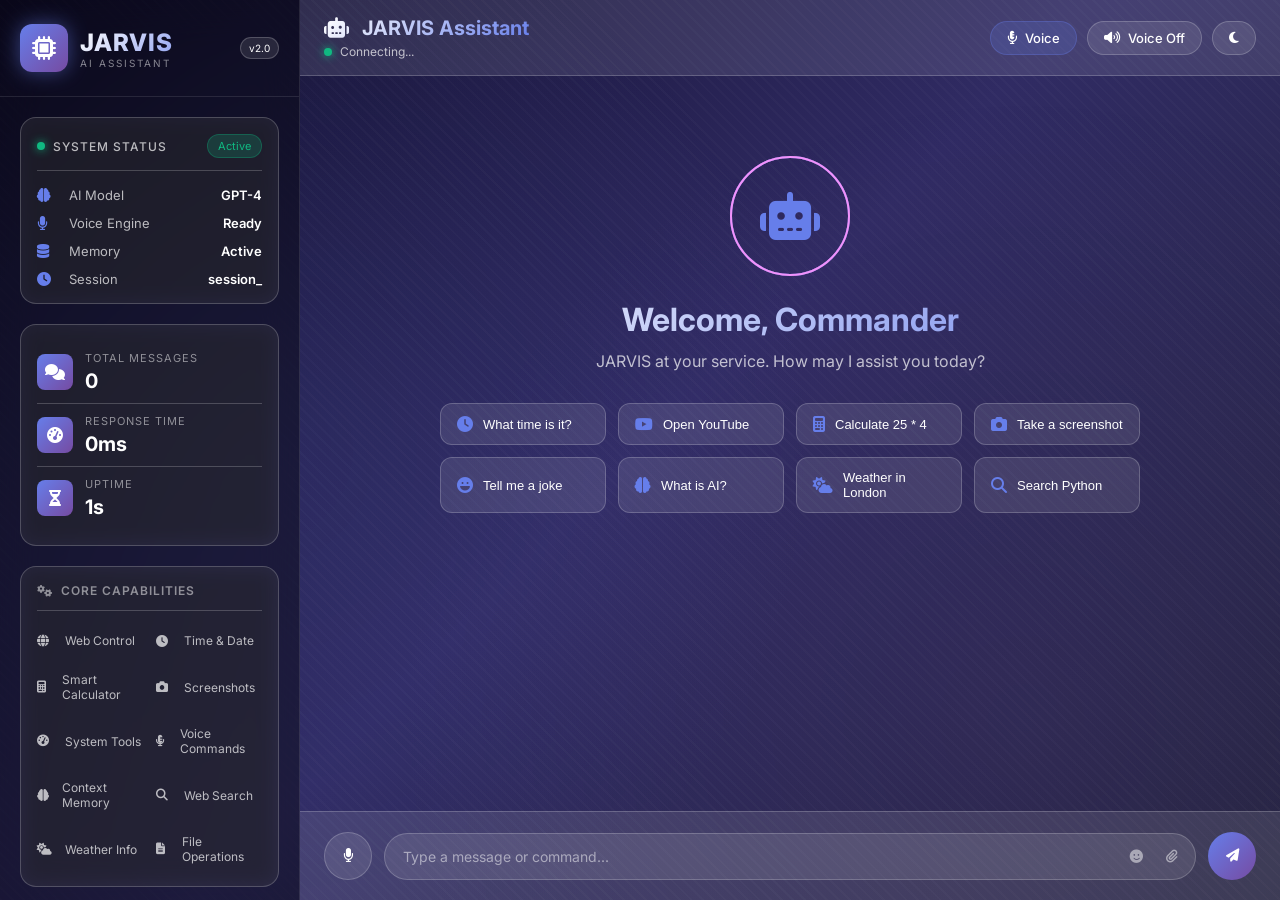
==== frontend/index.html @ 1210956c "Update frontend modules and fix Jarvis UI" ====
﻿<!DOCTYPE html>
<html lang="en">
<head>
    <meta charset="UTF-8">
    <meta name="viewport" content="width=device-width, initial-scale=1.0, user-scalable=no">
    <meta name="description" content="JARVIS AI Assistant - Your intelligent personal assistant">
    <meta name="theme-color" content="#667eea">
    <title>JARVIS AI Assistant | Intelligent Personal Assistant</title>
    <link rel="icon" type="image/x-icon" href="data:image/svg+xml,<svg xmlns='http://www.w3.org/2000/svg' viewBox='0 0 100 100'><text y='.9em' font-size='90'>🤖</text></svg>">
    <link href="https://fonts.googleapis.com/css2?family=Inter:wght@300;400;500;600;700;800&display=swap" rel="stylesheet">
    <link rel="stylesheet" href="https://cdnjs.cloudflare.com/ajax/libs/font-awesome/6.4.0/css/all.min.css">
    <link rel="stylesheet" href="css/style.css">
    <link rel="stylesheet" href="css/themes.css">
    <link rel="stylesheet" href="css/animations.css">
</head>
<body class="dark-theme">
    <div class="app">
        <!-- Sidebar Navigation -->
        <aside class="sidebar">
            <div class="logo-container">
                <div class="logo">
                    <div class="logo-icon">
                        <i class="fas fa-microchip"></i>
                    </div>
                    <div class="logo-text">
                        <span class="logo-title">JARVIS</span>
                        <span class="logo-subtitle">AI Assistant</span>
                    </div>
                    <span class="version-badge">v2.0</span>
                </div>
            </div>
            
            <!-- System Status Card -->
            <div class="status-card">
                <div class="status-header">
                    <div class="status-indicator">
                        <span class="pulse"></span>
                        <span class="status-label">System Status</span>
                    </div>
                    <span class="status-badge" id="systemStatus">Active</span>
                </div>
                <div class="status-details">
                    <div class="status-item">
                        <i class="fas fa-brain"></i>
                        <span>AI Model</span>
                        <strong id="modelStatus">GPT-4</strong>
                    </div>
                    <div class="status-item">
                        <i class="fas fa-microphone"></i>
                        <span>Voice Engine</span>
                        <strong id="voiceStatus">Ready</strong>
                    </div>
                    <div class="status-item">
                        <i class="fas fa-database"></i>
                        <span>Memory</span>
                        <strong id="memoryStatus">Active</strong>
                    </div>
                    <div class="status-item">
                        <i class="fas fa-clock"></i>
                        <span>Session</span>
                        <strong id="sessionId">-</strong>
                    </div>
                </div>
            </div>
            
            <!-- Stats Card -->
            <div class="stats-card">
                <div class="stat-item">
                    <div class="stat-icon">
                        <i class="fas fa-comments"></i>
                    </div>
                    <div class="stat-info">
                        <span class="stat-label">Total Messages</span>
                        <span class="stat-value" id="msgCount">0</span>
                    </div>
                </div>
                <div class="stat-item">
                    <div class="stat-icon">
                        <i class="fas fa-tachometer-alt"></i>
                    </div>
                    <div class="stat-info">
                        <span class="stat-label">Response Time</span>
                        <span class="stat-value" id="responseTime">0ms</span>
                    </div>
                </div>
                <div class="stat-item">
                    <div class="stat-icon">
                        <i class="fas fa-hourglass-half"></i>
                    </div>
                    <div class="stat-info">
                        <span class="stat-label">Uptime</span>
                        <span class="stat-value" id="uptime">00:00:00</span>
                    </div>
                </div>
            </div>
            
            <!-- Features List -->
            <div class="features-section">
                <h4 class="section-title">
                    <i class="fas fa-cogs"></i>
                    <span>Core Capabilities</span>
                </h4>
                <ul class="features-list">
                    <li><i class="fas fa-globe"></i><span>Web Control</span></li>
                    <li><i class="fas fa-clock"></i><span>Time & Date</span></li>
                    <li><i class="fas fa-calculator"></i><span>Smart Calculator</span></li>
                    <li><i class="fas fa-camera"></i><span>Screenshots</span></li>
                    <li><i class="fas fa-tachometer-alt"></i><span>System Tools</span></li>
                    <li><i class="fas fa-microphone-alt"></i><span>Voice Commands</span></li>
                    <li><i class="fas fa-brain"></i><span>Context Memory</span></li>
                    <li><i class="fas fa-search"></i><span>Web Search</span></li>
                    <li><i class="fas fa-cloud-sun"></i><span>Weather Info</span></li>
                    <li><i class="fas fa-file-alt"></i><span>File Operations</span></li>
                </ul>
            </div>
            
            <!-- Action Buttons -->
            <div class="action-buttons">
                <button class="action-btn settings-btn" id="settingsBtn">
                    <i class="fas fa-cog"></i>
                    <span>Settings</span>
                </button>
                <button class="action-btn clear-btn" id="clearChat">
                    <i class="fas fa-trash-alt"></i>
                    <span>Clear History</span>
                </button>
            </div>
        </aside>
        
        <!-- Main Chat Area -->
        <main class="main">
            <!-- Header -->
            <header class="chat-header">
                <div class="header-left">
                    <button class="mobile-menu-btn" id="mobileMenuBtn">
                        <i class="fas fa-bars"></i>
                    </button>
                    <div class="header-info">
                        <h1>
                            <i class="fas fa-robot"></i>
                            JARVIS Assistant
                        </h1>
                        <div class="connection-status" id="connectionStatus">
                            <span class="status-dot"></span>
                            <span>Connecting...</span>
                        </div>
                    </div>
                </div>
                <div class="header-right">
                    <button class="header-btn voice-command-btn" id="voiceCommandBtn" title="Voice Command">
                        <i class="fas fa-microphone-alt"></i>
                        <span>Voice</span>
                    </button>
                    <button class="header-btn voice-toggle" id="voiceToggle" title="Toggle Voice Response">
                        <i class="fas fa-volume-up"></i>
                        <span>Voice Off</span>
                    </button>
                    <button class="header-btn theme-toggle" id="themeToggle" title="Change Theme">
                        <i class="fas fa-moon"></i>
                    </button>
                </div>
            </header>
            
            <!-- Chat Messages Container -->
            <div class="chat-container" id="chatContainer">
                <div class="chat-messages" id="chatMessages">
                    <!-- Welcome Screen -->
                    <div class="welcome-screen" id="welcomeScreen">
                        <div class="welcome-animation">
                            <div class="hologram-circle"></div>
                            <div class="hologram-circle delay-1"></div>
                            <div class="hologram-circle delay-2"></div>
                            <div class="welcome-icon">
                                <i class="fas fa-robot"></i>
                            </div>
                        </div>
                        <h2>Welcome, Commander</h2>
                        <p class="welcome-text">JARVIS at your service. How may I assist you today?</p>
                        <div class="suggestions-grid">
                            <button class="suggestion-card" data-msg="What time is it?">
                                <i class="fas fa-clock"></i>
                                <span>What time is it?</span>
                            </button>
                            <button class="suggestion-card" data-msg="Open YouTube">
                                <i class="fab fa-youtube"></i>
                                <span>Open YouTube</span>
                            </button>
                            <button class="suggestion-card" data-msg="Calculate 25 * 4">
                                <i class="fas fa-calculator"></i>
                                <span>Calculate 25 * 4</span>
                            </button>
                            <button class="suggestion-card" data-msg="Take a screenshot">
                                <i class="fas fa-camera"></i>
                                <span>Take a screenshot</span>
                            </button>
                            <button class="suggestion-card" data-msg="Tell me a joke">
                                <i class="fas fa-laugh"></i>
                                <span>Tell me a joke</span>
                            </button>
                            <button class="suggestion-card" data-msg="What is AI?">
                                <i class="fas fa-brain"></i>
                                <span>What is AI?</span>
                            </button>
                            <button class="suggestion-card" data-msg="Weather in London">
                                <i class="fas fa-cloud-sun"></i>
                                <span>Weather in London</span>
                            </button>
                            <button class="suggestion-card" data-msg="Search for Python tutorials">
                                <i class="fas fa-search"></i>
                                <span>Search Python</span>
                            </button>
                        </div>
                    </div>
                </div>
            </div>
            
            <!-- Input Area -->
            <div class="input-area">
                <button class="input-btn mic-btn" id="micBtn" title="Voice Input">
                    <i class="fas fa-microphone"></i>
                </button>
                <div class="input-wrapper">
                    <input 
                        type="text" 
                        id="messageInput" 
                        class="message-input" 
                        placeholder="Type a message or command..." 
                        autocomplete="off"
                        spellcheck="false"
                    >
                    <div class="input-actions">
                        <button class="input-action-btn" id="emojiBtn" title="Add Emoji">
                            <i class="fas fa-smile"></i>
                        </button>
                        <button class="input-action-btn" id="attachBtn" title="Attach File">
                            <i class="fas fa-paperclip"></i>
                        </button>
                    </div>
                </div>
                <button class="input-btn send-btn" id="sendBtn" title="Send Message">
                    <i class="fas fa-paper-plane"></i>
                </button>
            </div>
            
            <!-- Voice Wave Animation Overlay -->
            <div class="voice-wave-overlay" id="voiceWaveOverlay">
                <div class="voice-wave-container">
                    <div class="voice-wave">
                        <div class="wave-bar"></div>
                        <div class="wave-bar"></div>
                        <div class="wave-bar"></div>
                        <div class="wave-bar"></div>
                        <div class="wave-bar"></div>
                        <div class="wave-bar"></div>
                        <div class="wave-bar"></div>
                        <div class="wave-bar"></div>
                        <div class="wave-bar"></div>
                        <div class="wave-bar"></div>
                    </div>
                    <p class="voice-text">Listening...</p>
                    <button class="voice-cancel-btn" id="voiceCancelBtn">
                        <i class="fas fa-times"></i> Cancel
                    </button>
                </div>
            </div>
        </main>
    </div>
    
    <!-- Settings Modal -->
    <div class="modal" id="settingsModal">
        <div class="modal-container">
            <div class="modal-header">
                <h3>
                    <i class="fas fa-cog"></i>
                    Settings
                </h3>
                <button class="modal-close" id="closeModalBtn">
                    <i class="fas fa-times"></i>
                </button>
            </div>
            <div class="modal-body">
                <div class="settings-group">
                    <label class="settings-label">
                        <i class="fas fa-server"></i>
                        API Endpoint
                    </label>
                    <input type="text" id="apiEndpoint" class="settings-input" placeholder="http://127.0.0.1:8000">
                    <p class="settings-hint">Backend API server address</p>
                </div>
                
                <div class="settings-group">
                    <label class="settings-label">
                        <i class="fas fa-id-card"></i>
                        Session ID
                    </label>
                    <div class="settings-input-group">
                        <input type="text" id="sessionIdInput" class="settings-input" placeholder="Session ID" readonly>
                        <button id="newSessionBtn" class="settings-btn-small">
                            <i class="fas fa-sync-alt"></i> New
                        </button>
                    </div>
                    <p class="settings-hint">Unique identifier for your conversation session</p>
                </div>
                
                <div class="settings-group">
                    <label class="settings-label">
                        <i class="fas fa-palette"></i>
                        Theme
                    </label>
                    <div class="theme-options">
                        <button class="theme-option" data-theme="dark">
                            <i class="fas fa-moon"></i>
                            <span>Dark</span>
                        </button>
                        <button class="theme-option" data-theme="light">
                            <i class="fas fa-sun"></i>
                            <span>Light</span>
                        </button>
                        <button class="theme-option" data-theme="cyber">
                            <i class="fas fa-microchip"></i>
                            <span>Cyberpunk</span>
                        </button>
                    </div>
                </div>
                
                <div class="settings-group">
                    <label class="settings-label">
                        <i class="fas fa-microphone"></i>
                        Voice Language
                    </label>
                    <select id="voiceSelect" class="settings-select">
                        <option value="en-US">English (US)</option>
                        <option value="en-GB">English (UK)</option>
                        <option value="es-ES">Español</option>
                        <option value="fr-FR">Français</option>
                        <option value="de-DE">Deutsch</option>
                        <option value="it-IT">Italiano</option>
                        <option value="pt-BR">Português</option>
                        <option value="ja-JP">日本語</option>
                        <option value="ko-KR">한국어</option>
                        <option value="zh-CN">中文</option>
                    </select>
                </div>
                
                <div class="settings-group">
                    <label class="settings-label">
                        <i class="fas fa-volume-up"></i>
                        Voice Settings
                    </label>
                    <div class="settings-slider">
                        <span>Speed</span>
                        <input type="range" id="voiceSpeed" min="0.5" max="2" step="0.1" value="1">
                        <span id="speedValue">1.0x</span>
                    </div>
                    <div class="settings-slider">
                        <span>Pitch</span>
                        <input type="range" id="voicePitch" min="0.5" max="2" step="0.1" value="1">
                        <span id="pitchValue">1.0x</span>
                    </div>
                </div>
                
                <div class="settings-group">
                    <label class="settings-label">
                        <i class="fas fa-database"></i>
                        Memory Settings
                    </label>
                    <div class="settings-checkbox">
                        <input type="checkbox" id="longTermMemory" checked>
                        <label for="longTermMemory">Enable Long-term Memory</label>
                    </div>
                    <div class="settings-checkbox">
                        <input type="checkbox" id="contextAwareness" checked>
                        <label for="contextAwareness">Enable Context Awareness</label>
                    </div>
                </div>
            </div>
            <div class="modal-footer">
                <button class="modal-btn modal-btn-secondary" id="cancelSettingsBtn">
                    Cancel
                </button>
                <button class="modal-btn modal-btn-primary" id="saveSettingsBtn">
                    <i class="fas fa-save"></i> Save Changes
                </button>
            </div>
        </div>
    </div>
    
    <!-- Toast Notification -->
    <div class="toast-notification" id="toastNotification">
        <div class="toast-content">
            <i class="fas fa-info-circle"></i>
            <span id="toastMessage"></span>
        </div>
    </div>
    
    <!-- JavaScript Modules -->
   <script src="js/utils.js"></script>
<script src="js/chat.js"></script>
<script src="js/ui.js"></script>
<script src="js/voice.js"></script>
<script src="js/app.js"></script>
</body>
</html>
---- frontend/css/style.css ----
/* ============================================
   JARVIS AI ASSISTANT - MAIN STYLES
   ============================================ */

/* CSS Variables */
:root {
    --primary: #667eea;
    --primary-dark: #5a67d8;
    --primary-light: #7c8ef0;
    --secondary: #764ba2;
    --secondary-dark: #6b3f8f;
    --accent: #f093fb;
    --success: #10b981;
    --warning: #f59e0b;
    --danger: #ef4444;
    --info: #3b82f6;
    
    --dark-bg: #0f0c29;
    --dark-surface: #1a1a2e;
    --dark-surface-light: #24243e;
    --dark-border: rgba(255, 255, 255, 0.1);
    --dark-text: #ffffff;
    --dark-text-secondary: rgba(255, 255, 255, 0.7);
    --dark-text-muted: rgba(255, 255, 255, 0.5);
    
    --glass-bg: rgba(255, 255, 255, 0.1);
    --glass-border: rgba(255, 255, 255, 0.2);
    --glass-shadow: 0 8px 32px rgba(0, 0, 0, 0.1);
    
    --shadow-sm: 0 2px 4px rgba(0, 0, 0, 0.1);
    --shadow-md: 0 4px 6px rgba(0, 0, 0, 0.1);
    --shadow-lg: 0 10px 15px rgba(0, 0, 0, 0.1);
    --shadow-xl: 0 20px 25px rgba(0, 0, 0, 0.1);
    --shadow-glow: 0 0 20px rgba(102, 126, 234, 0.5);
    
    --border-radius-sm: 8px;
    --border-radius-md: 12px;
    --border-radius-lg: 16px;
    --border-radius-xl: 24px;
    --border-radius-full: 9999px;
    
    --transition-fast: 0.15s ease;
    --transition-normal: 0.3s ease;
    --transition-slow: 0.5s ease;
    
    --font-sans: 'Inter', -apple-system, BlinkMacSystemFont, 'Segoe UI', sans-serif;
    --font-mono: 'SF Mono', Monaco, 'Cascadia Code', monospace;
}

/* Reset & Base */
* {
    margin: 0;
    padding: 0;
    box-sizing: border-box;
}

html {
    font-size: 16px;
    scroll-behavior: smooth;
}

body {
    font-family: var(--font-sans);
    background: linear-gradient(135deg, #0f0c29, #302b63, #24243e);
    min-height: 100vh;
    overflow: hidden;
    position: relative;
    color: var(--dark-text);
}

/* Animated Background */
body::before {
    content: '';
    position: fixed;
    top: 0;
    left: 0;
    width: 100%;
    height: 100%;
    background: 
        radial-gradient(circle at 20% 50%, rgba(102, 126, 234, 0.1) 0%, transparent 50%),
        radial-gradient(circle at 80% 80%, rgba(118, 75, 162, 0.1) 0%, transparent 50%),
        repeating-linear-gradient(45deg, rgba(255, 255, 255, 0.02) 0px, rgba(255, 255, 255, 0.02) 2px, transparent 2px, transparent 8px);
    pointer-events: none;
    z-index: 0;
}

/* App Container */
.app {
    display: flex;
    height: 100vh;
    position: relative;
    z-index: 1;
    overflow: hidden;
}

/* ============================================
   SIDEBAR STYLES
   ============================================ */
.sidebar {
    width: 300px;
    background: rgba(0, 0, 0, 0.4);
    backdrop-filter: blur(20px);
    border-right: 1px solid var(--dark-border);
    display: flex;
    flex-direction: column;
    transition: transform var(--transition-normal);
    z-index: 10;
    overflow-y: auto;
    overflow-x: hidden;
}

/* Logo */
.logo-container {
    padding: 24px 20px;
    border-bottom: 1px solid var(--dark-border);
}

.logo {
    display: flex;
    align-items: center;
    gap: 12px;
}

.logo-icon {
    width: 48px;
    height: 48px;
    background: linear-gradient(135deg, var(--primary), var(--secondary));
    border-radius: var(--border-radius-md);
    display: flex;
    align-items: center;
    justify-content: center;
    font-size: 24px;
    color: white;
    box-shadow: var(--shadow-glow);
    animation: logoPulse 2s ease-in-out infinite;
}

@keyframes logoPulse {
    0%, 100% {
        transform: scale(1);
        box-shadow: 0 0 20px rgba(102, 126, 234, 0.5);
    }
    50% {
        transform: scale(1.05);
        box-shadow: 0 0 30px rgba(102, 126, 234, 0.8);
    }
}

.logo-text {
    flex: 1;
}

.logo-title {
    display: block;
    font-size: 24px;
    font-weight: 800;
    background: linear-gradient(135deg, #fff, var(--primary));
    background-clip: text;
    -webkit-background-clip: text;
    color: transparent;
    letter-spacing: 1px;
}

.logo-subtitle {
    display: block;
    font-size: 10px;
    color: var(--dark-text-muted);
    letter-spacing: 2px;
    text-transform: uppercase;
}

.version-badge {
    font-size: 10px;
    background: var(--glass-bg);
    padding: 4px 8px;
    border-radius: var(--border-radius-full);
    border: 1px solid var(--glass-border);
}

/* Status Card */
.status-card {
    margin: 20px;
    padding: 16px;
    background: var(--glass-bg);
    border: 1px solid var(--glass-border);
    border-radius: var(--border-radius-lg);
    backdrop-filter: blur(10px);
}

.status-header {
    display: flex;
    justify-content: space-between;
    align-items: center;
    margin-bottom: 16px;
    padding-bottom: 12px;
    border-bottom: 1px solid var(--glass-border);
}

.status-indicator {
    display: flex;
    align-items: center;
    gap: 8px;
}

.pulse {
    width: 8px;
    height: 8px;
    background: var(--success);
    border-radius: 50%;
    animation: pulse 2s infinite;
    box-shadow: 0 0 10px var(--success);
}

@keyframes pulse {
    0%, 100% {
        opacity: 1;
        transform: scale(1);
    }
    50% {
        opacity: 0.5;
        transform: scale(1.2);
    }
}

.status-label {
    font-size: 12px;
    font-weight: 500;
    color: var(--dark-text-secondary);
    text-transform: uppercase;
    letter-spacing: 1px;
}

.status-badge {
    font-size: 11px;
    padding: 4px 10px;
    background: rgba(16, 185, 129, 0.2);
    border: 1px solid rgba(16, 185, 129, 0.3);
    border-radius: var(--border-radius-full);
    color: var(--success);
}

.status-details {
    display: flex;
    flex-direction: column;
    gap: 12px;
}

.status-item {
    display: flex;
    align-items: center;
    gap: 12px;
    font-size: 13px;
    color: var(--dark-text-secondary);
}

.status-item i {
    width: 20px;
    font-size: 14px;
    color: var(--primary);
}

.status-item span {
    flex: 1;
}

.status-item strong {
    color: var(--dark-text);
    font-weight: 600;
}

/* Stats Card */
.stats-card {
    margin: 0 20px 20px;
    padding: 16px;
    background: var(--glass-bg);
    border: 1px solid var(--glass-border);
    border-radius: var(--border-radius-lg);
    backdrop-filter: blur(10px);
}

.stat-item {
    display: flex;
    align-items: center;
    gap: 12px;
    padding: 10px 0;
}

.stat-item:not(:last-child) {
    border-bottom: 1px solid var(--glass-border);
}

.stat-icon {
    width: 36px;
    height: 36px;
    background: linear-gradient(135deg, var(--primary), var(--secondary));
    border-radius: var(--border-radius-sm);
    display: flex;
    align-items: center;
    justify-content: center;
    font-size: 16px;
}

.stat-info {
    flex: 1;
}

.stat-label {
    display: block;
    font-size: 11px;
    color: var(--dark-text-muted);
    text-transform: uppercase;
    letter-spacing: 1px;
    margin-bottom: 4px;
}

.stat-value {
    display: block;
    font-size: 20px;
    font-weight: 700;
    color: var(--dark-text);
}

/* Features Section */
.features-section {
    margin: 0 20px 20px;
    padding: 16px;
    background: var(--glass-bg);
    border: 1px solid var(--glass-border);
    border-radius: var(--border-radius-lg);
    backdrop-filter: blur(10px);
}

.section-title {
    display: flex;
    align-items: center;
    gap: 8px;
    font-size: 12px;
    font-weight: 600;
    color: var(--dark-text-muted);
    text-transform: uppercase;
    letter-spacing: 1px;
    margin-bottom: 16px;
    padding-bottom: 12px;
    border-bottom: 1px solid var(--glass-border);
}

.features-list {
    list-style: none;
    display: grid;
    grid-template-columns: repeat(2, 1fr);
    gap: 12px;
}

.features-list li {
    display: flex;
    align-items: center;
    gap: 8px;
    font-size: 12px;
    color: var(--dark-text-secondary);
    padding: 6px 0;
    transition: var(--transition-fast);
    cursor: pointer;
}

.features-list li:hover {
    color: var(--primary);
    transform: translateX(4px);
}

.features-list li i {
    width: 20px;
    font-size: 12px;
}

/* Action Buttons */
.action-buttons {
    margin: 20px;
    display: flex;
    flex-direction: column;
    gap: 10px;
}

.action-btn {
    display: flex;
    align-items: center;
    justify-content: center;
    gap: 10px;
    padding: 12px;
    border: none;
    border-radius: var(--border-radius-md);
    font-size: 14px;
    font-weight: 600;
    cursor: pointer;
    transition: var(--transition-normal);
    font-family: var(--font-sans);
}

.settings-btn {
    background: linear-gradient(135deg, rgba(102, 126, 234, 0.2), rgba(118, 75, 162, 0.1));
    border: 1px solid rgba(102, 126, 234, 0.3);
    color: var(--primary);
}

.settings-btn:hover {
    background: rgba(102, 126, 234, 0.3);
    transform: translateY(-2px);
    box-shadow: var(--shadow-glow);
}

.clear-btn {
    background: linear-gradient(135deg, rgba(239, 68, 68, 0.2), rgba(239, 68, 68, 0.1));
    border: 1px solid rgba(239, 68, 68, 0.3);
    color: var(--danger);
}

.clear-btn:hover {
    background: rgba(239, 68, 68, 0.3);
    transform: translateY(-2px);
}

/* ============================================
   MAIN CHAT AREA
   ============================================ */
.main {
    flex: 1;
    display: flex;
    flex-direction: column;
    overflow: hidden;
    position: relative;
}

/* Header */
.chat-header {
    background: var(--glass-bg);
    border-bottom: 1px solid var(--glass-border);
    padding: 16px 24px;
    display: flex;
    justify-content: space-between;
    align-items: center;
    flex-wrap: wrap;
    gap: 16px;
}

.header-left {
    display: flex;
    align-items: center;
    gap: 16px;
}

.mobile-menu-btn {
    display: none;
    background: var(--glass-bg);
    border: 1px solid var(--glass-border);
    width: 40px;
    height: 40px;
    border-radius: var(--border-radius-sm);
    color: var(--dark-text);
    cursor: pointer;
    transition: var(--transition-fast);
}

.mobile-menu-btn:hover {
    background: rgba(102, 126, 234, 0.3);
}

.header-info h1 {
    font-size: 20px;
    font-weight: 700;
    background: linear-gradient(135deg, #fff, var(--primary));
    background-clip: text;
    -webkit-background-clip: text;
    color: transparent;
    margin-bottom: 4px;
}

.header-info h1 i {
    margin-right: 8px;
}

.connection-status {
    display: flex;
    align-items: center;
    gap: 8px;
    font-size: 12px;
    color: var(--dark-text-secondary);
}

.status-dot {
    width: 8px;
    height: 8px;
    border-radius: 50%;
    background: var(--success);
    box-shadow: 0 0 8px var(--success);
    animation: pulse 2s infinite;
}

.status-dot.disconnected {
    background: var(--danger);
    animation: none;
    box-shadow: none;
}

.header-right {
    display: flex;
    gap: 10px;
}

.header-btn {
    display: flex;
    align-items: center;
    gap: 8px;
    padding: 8px 16px;
    background: var(--glass-bg);
    border: 1px solid var(--glass-border);
    border-radius: var(--border-radius-full);
    color: var(--dark-text);
    font-size: 13px;
    font-weight: 500;
    cursor: pointer;
    transition: var(--transition-fast);
    font-family: var(--font-sans);
}

.header-btn:hover {
    background: rgba(102, 126, 234, 0.3);
    transform: scale(1.05);
}

.header-btn.active {
    background: linear-gradient(135deg, var(--primary), var(--secondary));
    border-color: transparent;
    box-shadow: var(--shadow-glow);
}

.voice-command-btn {
    background: rgba(102, 126, 234, 0.2);
    border-color: rgba(102, 126, 234, 0.3);
}

/* Chat Container */
.chat-container {
    flex: 1;
    overflow-y: auto;
    padding: 20px 24px;
}

.chat-messages {
    display: flex;
    flex-direction: column;
    gap: 16px;
}

/* Welcome Screen */
.welcome-screen {
    text-align: center;
    padding: 60px 20px;
    animation: fadeInUp 0.8s ease;
}

@keyframes fadeInUp {
    from {
        opacity: 0;
        transform: translateY(30px);
    }
    to {
        opacity: 1;
        transform: translateY(0);
    }
}

.welcome-animation {
    position: relative;
    width: 120px;
    height: 120px;
    margin: 0 auto 24px;
}

.hologram-circle {
    position: absolute;
    top: 0;
    left: 0;
    width: 100%;
    height: 100%;
    border: 2px solid var(--primary);
    border-radius: 50%;
    animation: hologramPulse 2s ease-in-out infinite;
}

.hologram-circle.delay-1 {
    animation-delay: 0.5s;
    border-color: var(--secondary);
}

.hologram-circle.delay-2 {
    animation-delay: 1s;
    border-color: var(--accent);
}

@keyframes hologramPulse {
    0%, 100% {
        transform: scale(1);
        opacity: 0.5;
    }
    50% {
        transform: scale(1.2);
        opacity: 0.1;
    }
}

.welcome-icon {
    position: absolute;
    top: 50%;
    left: 50%;
    transform: translate(-50%, -50%);
    font-size: 48px;
    color: var(--primary);
}

.welcome-screen h2 {
    font-size: 32px;
    font-weight: 700;
    margin-bottom: 12px;
    background: linear-gradient(135deg, #fff, var(--primary));
    background-clip: text;
    -webkit-background-clip: text;
    color: transparent;
}

.welcome-text {
    color: var(--dark-text-secondary);
    margin-bottom: 32px;
    font-size: 16px;
}

/* Suggestions Grid */
.suggestions-grid {
    display: grid;
    grid-template-columns: repeat(auto-fit, minmax(160px, 1fr));
    gap: 12px;
    max-width: 700px;
    margin: 0 auto;
}

.suggestion-card {
    display: flex;
    align-items: center;
    gap: 10px;
    padding: 12px 16px;
    background: var(--glass-bg);
    border: 1px solid var(--glass-border);
    border-radius: var(--border-radius-md);
    color: var(--dark-text);
    font-size: 13px;
    cursor: pointer;
    transition: var(--transition-normal);
    text-align: left;
}

.suggestion-card i {
    font-size: 16px;
    color: var(--primary);
}

.suggestion-card:hover {
    background: linear-gradient(135deg, var(--primary), var(--secondary));
    transform: translateY(-3px);
    box-shadow: var(--shadow-glow);
}

.suggestion-card:hover i {
    color: white;
}

/* Message Bubbles */
.message {
    display: flex;
    gap: 12px;
    animation: slideInMessage 0.4s ease;
}

@keyframes slideInMessage {
    from {
        opacity: 0;
        transform: translateY(20px);
    }
    to {
        opacity: 1;
        transform: translateY(0);
    }
}

.message.user {
    justify-content: flex-end;
}

.message.user .message-content {
    background: linear-gradient(135deg, var(--primary), var(--secondary));
    border-radius: 20px 20px 4px 20px;
    box-shadow: var(--shadow-glow);
}

.message.assistant .message-content {
    background: var(--glass-bg);
    border: 1px solid var(--glass-border);
    border-radius: 20px 20px 20px 4px;
    backdrop-filter: blur(10px);
}

.message-avatar {
    width: 36px;
    height: 36px;
    border-radius: 50%;
    background: linear-gradient(135deg, var(--primary), var(--secondary));
    display: flex;
    align-items: center;
    justify-content: center;
    font-size: 18px;
    flex-shrink: 0;
    box-shadow: var(--shadow-glow);
}

.message-content {
    max-width: 70%;
    padding: 12px 18px;
    font-size: 14px;
    line-height: 1.5;
    word-wrap: break-word;
    white-space: pre-wrap;
}

/* Typing Indicator */
.typing-indicator {
    display: flex;
    gap: 8px;
    padding: 12px 18px;
    background: var(--glass-bg);
    border-radius: 20px;
    width: fit-content;
}

.typing-indicator span {
    width: 8px;
    height: 8px;
    background: var(--primary);
    border-radius: 50%;
    animation: typingBounce 1.4s infinite;
}

.typing-indicator span:nth-child(2) {
    animation-delay: 0.2s;
}

.typing-indicator span:nth-child(3) {
    animation-delay: 0.4s;
}

@keyframes typingBounce {
    0%, 60%, 100% {
        transform: translateY(0);
        opacity: 0.4;
    }
    30% {
        transform: translateY(-10px);
        opacity: 1;
    }
}

/* Input Area */
.input-area {
    padding: 20px 24px;
    background: var(--glass-bg);
    border-top: 1px solid var(--glass-border);
    display: flex;
    gap: 12px;
    align-items: center;
}

.input-btn {
    width: 48px;
    height: 48px;
    border-radius: var(--border-radius-full);
    background: var(--glass-bg);
    border: 1px solid var(--glass-border);
    color: var(--dark-text);
    cursor: pointer;
    transition: var(--transition-fast);
    display: flex;
    align-items: center;
    justify-content: center;
}

.input-btn:hover {
    background: rgba(102, 126, 234, 0.3);
    transform: scale(1.05);
}

.mic-btn.listening {
    background: var(--danger);
    animation: pulseMic 1s infinite;
}

@keyframes pulseMic {
    0%, 100% {
        transform: scale(1);
        box-shadow: 0 0 0 0 rgba(239, 68, 68, 0.7);
    }
    50% {
        transform: scale(1.1);
        box-shadow: 0 0 0 10px rgba(239, 68, 68, 0);
    }
}

.send-btn {
    background: linear-gradient(135deg, var(--primary), var(--secondary));
    border: none;
}

.send-btn:hover {
    transform: scale(1.05);
    box-shadow: var(--shadow-glow);
}

.input-wrapper {
    flex: 1;
    position: relative;
}

.message-input {
    width: 100%;
    padding: 14px 80px 14px 18px;
    background: var(--glass-bg);
    border: 1px solid var(--glass-border);
    border-radius: var(--border-radius-full);
    color: var(--dark-text);
    font-size: 14px;
    font-family: var(--font-sans);
    transition: var(--transition-fast);
}

.message-input:focus {
    outline: none;
    border-color: var(--primary);
    box-shadow: 0 0 15px rgba(102, 126, 234, 0.3);
}

.message-input::placeholder {
    color: var(--dark-text-muted);
}

.input-actions {
    position: absolute;
    right: 8px;
    top: 50%;
    transform: translateY(-50%);
    display: flex;
    gap: 4px;
}

.input-action-btn {
    width: 32px;
    height: 32px;
    border-radius: var(--border-radius-full);
    background: transparent;
    border: none;
    color: var(--dark-text-muted);
    cursor: pointer;
    transition: var(--transition-fast);
}

.input-action-btn:hover {
    color: var(--primary);
    background: var(--glass-bg);
}

/* Voice Wave Overlay */
.voice-wave-overlay {
    position: absolute;
    bottom: 100px;
    left: 50%;
    transform: translateX(-50%);
    display: none;
    z-index: 1000;
    animation: fadeIn 0.3s ease;
}

.voice-wave-overlay.active {
    display: block;
}

.voice-wave-container {
    background: rgba(0, 0, 0, 0.95);
    backdrop-filter: blur(20px);
    padding: 24px 40px;
    border-radius: var(--border-radius-xl);
    border: 1px solid var(--glass-border);
    text-align: center;
    min-width: 300px;
}

.voice-wave {
    display: flex;
    align-items: center;
    justify-content: center;
    gap: 6px;
    height: 60px;
    margin-bottom: 16px;
}

.wave-bar {
    width: 4px;
    height: 30px;
    background: linear-gradient(135deg, var(--primary), var(--secondary));
    border-radius: 2px;
    animation: wave 0.8s infinite ease-in-out;
}

.wave-bar:nth-child(1) { animation-delay: 0s; height: 20px; }
.wave-bar:nth-child(2) { animation-delay: 0.1s; height: 40px; }
.wave-bar:nth-child(3) { animation-delay: 0.2s; height: 60px; }
.wave-bar:nth-child(4) { animation-delay: 0.3s; height: 50px; }
.wave-bar:nth-child(5) { animation-delay: 0.4s; height: 70px; }
.wave-bar:nth-child(6) { animation-delay: 0.5s; height: 50px; }
.wave-bar:nth-child(7) { animation-delay: 0.6s; height: 60px; }
.wave-bar:nth-child(8) { animation-delay: 0.7s; height: 40px; }
.wave-bar:nth-child(9) { animation-delay: 0.8s; height: 30px; }
.wave-bar:nth-child(10) { animation-delay: 0.9s; height: 20px; }

@keyframes wave {
    0%, 100% {
        height: 30px;
    }
    50% {
        height: 70px;
    }
}

.voice-text {
    color: var(--dark-text);
    font-size: 14px;
    margin-bottom: 12px;
}

.voice-cancel-btn {
    background: var(--glass-bg);
    border: 1px solid var(--glass-border);
    padding: 8px 16px;
    border-radius: var(--border-radius-full);
    color: var(--dark-text);
    cursor: pointer;
    font-size: 12px;
    transition: var(--transition-fast);
}

.voice-cancel-btn:hover {
    background: var(--danger);
    border-color: var(--danger);
}

/* ============================================
   MODAL STYLES
   ============================================ */
.modal {
    display: none;
    position: fixed;
    top: 0;
    left: 0;
    width: 100%;
    height: 100%;
    background: rgba(0, 0, 0, 0.8);
    backdrop-filter: blur(10px);
    z-index: 2000;
    align-items: center;
    justify-content: center;
}

.modal.active {
    display: flex;
    animation: modalFadeIn 0.3s ease;
}

@keyframes modalFadeIn {
    from {
        opacity: 0;
        transform: scale(0.9);
    }
    to {
        opacity: 1;
        transform: scale(1);
    }
}

.modal-container {
    background: var(--dark-surface);
    border: 1px solid var(--glass-border);
    border-radius: var(--border-radius-lg);
    width: 90%;
    max-width: 550px;
    max-height: 85vh;
    overflow-y: auto;
    box-shadow: var(--shadow-xl);
}

.modal-header {
    padding: 20px 24px;
    border-bottom: 1px solid var(--glass-border);
    display: flex;
    justify-content: space-between;
    align-items: center;
}

.modal-header h3 {
    display: flex;
    align-items: center;
    gap: 10px;
    font-size: 18px;
    font-weight: 600;
}

.modal-close {
    background: none;
    border: none;
    width: 32px;
    height: 32px;
    border-radius: var(--border-radius-sm);
    color: var(--dark-text-muted);
    cursor: pointer;
    transition: var(--transition-fast);
}

.modal-close:hover {
    background: var(--glass-bg);
    color: var(--danger);
}

.modal-body {
    padding: 24px;
    display: flex;
    flex-direction: column;
    gap: 24px;
}

.settings-group {
    display: flex;
    flex-direction: column;
    gap: 8px;
}

.settings-label {
    display: flex;
    align-items: center;
    gap: 8px;
    font-size: 13px;
    font-weight: 600;
    color: var(--dark-text-secondary);
}

.settings-input,
.settings-select {
    padding: 10px 14px;
    background: var(--glass-bg);
    border: 1px solid var(--glass-border);
    border-radius: var(--border-radius-sm);
    color: var(--dark-text);
    font-size: 14px;
    font-family: var(--font-sans);
    transition: var(--transition-fast);
}

.settings-input:focus,
.settings-select:focus {
    outline: none;
    border-color: var(--primary);
}

.settings-input-group {
    display: flex;
    gap: 8px;
}

.settings-input-group .settings-input {
    flex: 1;
}

.settings-btn-small {
    padding: 10px 16px;
    background: linear-gradient(135deg, var(--primary), var(--secondary));
    border: none;
    border-radius: var(--border-radius-sm);
    color: white;
    cursor: pointer;
    font-size: 13px;
    font-weight: 600;
    transition: var(--transition-fast);
}

.settings-btn-small:hover {
    transform: translateY(-2px);
    box-shadow: var(--shadow-glow);
}

.settings-hint {
    font-size: 11px;
    color: var(--dark-text-muted);
}

.theme-options {
    display: flex;
    gap: 12px;
}

.theme-option {
    flex: 1;
    display: flex;
    flex-direction: column;
    align-items: center;
    gap: 8px;
    padding: 12px;
    background: var(--glass-bg);
    border: 2px solid transparent;
    border-radius: var(--border-radius-md);
    cursor: pointer;
    transition: var(--transition-fast);
}

.theme-option.active {
    border-color: var(--primary);
    background: rgba(102, 126, 234, 0.2);
}

.theme-option i {
    font-size: 24px;
}

.theme-option span {
    font-size: 12px;
}

.settings-slider {
    display: flex;
    align-items: center;
    gap: 12px;
}

.settings-slider span:first-child {
    width: 50px;
    font-size: 12px;
}

.settings-slider input {
    flex: 1;
}

.settings-checkbox {
    display: flex;
    align-items: center;
    gap: 10px;
}

.settings-checkbox input {
    width: 18px;
    height: 18px;
    cursor: pointer;
}

.modal-footer {
    padding: 16px 24px;
    border-top: 1px solid var(--glass-border);
    display: flex;
    justify-content: flex-end;
    gap: 12px;
}

.modal-btn {
    padding: 10px 20px;
    border-radius: var(--border-radius-sm);
    font-size: 14px;
    font-weight: 600;
    cursor: pointer;
    transition: var(--transition-fast);
    font-family: var(--font-sans);
}

.modal-btn-primary {
    background: linear-gradient(135deg, var(--primary), var(--secondary));
    border: none;
    color: white;
}

.modal-btn-primary:hover {
    transform: translateY(-2px);
    box-shadow: var(--shadow-glow);
}

.modal-btn-secondary {
    background: var(--glass-bg);
    border: 1px solid var(--glass-border);
    color: var(--dark-text);
}

.modal-btn-secondary:hover {
    background: rgba(239, 68, 68, 0.2);
    border-color: var(--danger);
}

/* Toast Notification */
.toast-notification {
    position: fixed;
    bottom: 30px;
    left: 50%;
    transform: translateX(-50%) translateY(100px);
    background: var(--dark-surface);
    border: 1px solid var(--glass-border);
    border-radius: var(--border-radius-full);
    padding: 12px 24px;
    z-index: 3000;
    opacity: 0;
    transition: var(--transition-normal);
    pointer-events: none;
}

.toast-notification.show {
    transform: translateX(-50%) translateY(0);
    opacity: 1;
}

.toast-content {
    display: flex;
    align-items: center;
    gap: 10px;
}

.toast-content i {
    color: var(--success);
}

/* Scrollbar */
::-webkit-scrollbar {
    width: 6px;
    height: 6px;
}

::-webkit-scrollbar-track {
    background: var(--glass-bg);
    border-radius: 10px;
}

::-webkit-scrollbar-thumb {
    background: linear-gradient(135deg, var(--primary), var(--secondary));
    border-radius: 10px;
}

::-webkit-scrollbar-thumb:hover {
    background: linear-gradient(135deg, var(--secondary), var(--primary));
}

/* ============================================
   RESPONSIVE DESIGN
   ============================================ */
@media (max-width: 768px) {
    .sidebar {
        position: fixed;
        left: -300px;
        top: 0;
        height: 100%;
        z-index: 100;
        transition: left var(--transition-normal);
    }
    
    .sidebar.open {
        left: 0;
    }
    
    .mobile-menu-btn {
        display: flex;
        align-items: center;
        justify-content: center;
    }
    
    .suggestions-grid {
        grid-template-columns: repeat(2, 1fr);
    }
    
    .message-content {
        max-width: 85%;
    }
    
    .header-right {
        flex-wrap: wrap;
    }
    
    .header-btn span {
        display: none;
    }
    
    .header-btn {
        padding: 8px 12px;
    }
    
    .chat-header {
        padding: 12px 16px;
    }
    
    .chat-container {
        padding: 16px;
    }
    
    .input-area {
        padding: 12px 16px;
    }
    
    .modal-container {
        width: 95%;
        margin: 16px;
    }
}

@media (max-width: 480px) {
    .suggestions-grid {
        grid-template-columns: 1fr;
    }
    
    .status-details {
        font-size: 11px;
    }
    
    .welcome-screen h2 {
        font-size: 24px;
    }
    
    .message-avatar {
        width: 30px;
        height: 30px;
        font-size: 14px;
    }
    
    .message-content {
        font-size: 12px;
        padding: 10px 14px;
    }
}

/* Loading Spinner */
.loading-spinner {
    display: inline-block;
    width: 16px;
    height: 16px;
    border: 2px solid var(--glass-border);
    border-top-color: var(--primary);
    border-radius: 50%;
    animation: spin 0.6s linear infinite;
}

@keyframes spin {
    to {
        transform: rotate(360deg);
    }
}

/* Utility Classes */
.text-gradient {
    background: linear-gradient(135deg, #fff, var(--primary));
    background-clip: text;
    -webkit-background-clip: text;
    color: transparent;
}

.hidden {
    display: none !important;
}

.fade-in {
    animation: fadeIn 0.3s ease;
}

@keyframes fadeIn {
    from { opacity: 0; }
    to { opacity: 1; }
}

/* Chat Container - Fix scrolling */
.chat-container {
    flex: 1;
    overflow-y: auto !important;
    overflow-x: hidden !important;
    padding: 20px 24px;
    position: relative;
    height: 100%;
}

.chat-messages {
    display: flex;
    flex-direction: column;
    gap: 16px;
    min-height: min-content;
}

/* Ensure messages container scrolls */
#chatMessages {
    display: flex;
    flex-direction: column;
    gap: 16px;
    min-height: 100%;
}

/* Custom Scrollbar - Make it visible */
.chat-container::-webkit-scrollbar {
    width: 8px !important;
    height: 8px !important;
    display: block !important;
}

.chat-container::-webkit-scrollbar-track {
    background: rgba(255, 255, 255, 0.1) !important;
    border-radius: 10px !important;
}

.chat-container::-webkit-scrollbar-thumb {
    background: linear-gradient(135deg, var(--primary), var(--secondary)) !important;
    border-radius: 10px !important;
}

.chat-container::-webkit-scrollbar-thumb:hover {
    background: linear-gradient(135deg, var(--secondary), var(--primary)) !important;
}

/* Firefox scrollbar */
.chat-container {
    scrollbar-width: thin !important;
    scrollbar-color: var(--primary) rgba(255, 255, 255, 0.1) !important;
}
---- frontend/css/themes.css ----
/* ============================================
   JARVIS AI ASSISTANT - THEMES
   ============================================ */

/* Light Theme */
body.light-theme {
    background: linear-gradient(135deg, #667eea 0%, #764ba2 100%);
}

body.light-theme .sidebar {
    background: rgba(255, 255, 255, 0.95);
    border-right: 1px solid rgba(0, 0, 0, 0.1);
}

body.light-theme .sidebar,
body.light-theme .status-card,
body.light-theme .stats-card,
body.light-theme .features-section {
    background: white;
    border-color: #e0e0e0;
    color: #333;
}

body.light-theme .status-item,
body.light-theme .features-list li {
    color: #666;
}

body.light-theme .status-item strong,
body.light-theme .stat-value {
    color: #333;
}

body.light-theme .message.assistant .message-content {
    background: white;
    color: #333;
    border: 1px solid #e0e0e0;
}

body.light-theme .message-input,
body.light-theme .settings-input,
body.light-theme .settings-select {
    background: #f5f5f5;
    border-color: #e0e0e0;
    color: #333;
}

body.light-theme .message-input::placeholder {
    color: #999;
}

body.light-theme .welcome-screen h2 {
    color: #333;
}

body.light-theme .welcome-text {
    color: #666;
}

body.light-theme .suggestion-card {
    background: white;
    border-color: #e0e0e0;
    color: #333;
}

body.light-theme .modal-container {
    background: white;
}

body.light-theme .modal-header,
body.light-theme .modal-footer {
    border-color: #e0e0e0;
}

body.light-theme .settings-label {
    color: #666;
}

body.light-theme .modal-close:hover {
    background: #f5f5f5;
}

/* Cyberpunk Theme */
body.cyber-theme {
    background: linear-gradient(135deg, #0a0a0a 0%, #1a0033 100%);
}

body.cyber-theme .sidebar {
    background: rgba(0, 255, 255, 0.05);
    border-right: 2px solid #00ffff;
    box-shadow: 0 0 20px rgba(0, 255, 255, 0.3);
}

body.cyber-theme .status-card,
body.cyber-theme .stats-card,
body.cyber-theme .features-section {
    border: 1px solid #00ffff;
    box-shadow: 0 0 15px rgba(0, 255, 255, 0.3);
    background: rgba(0, 0, 0, 0.8);
}

body.cyber-theme .logo-icon {
    background: linear-gradient(135deg, #00ffff, #ff00ff);
    animation: cyberPulse 2s infinite;
}

@keyframes cyberPulse {
    0%, 100% {
        box-shadow: 0 0 20px #00ffff;
    }
    50% {
        box-shadow: 0 0 40px #ff00ff;
    }
}

body.cyber-theme .send-btn,
body.cyber-theme .header-btn.active,
body.cyber-theme .settings-btn-small,
body.cyber-theme .modal-btn-primary {
    background: linear-gradient(135deg, #00ffff, #ff00ff);
    box-shadow: 0 0 20px rgba(0, 255, 255, 0.5);
}

body.cyber-theme .message.user .message-content {
    background: linear-gradient(135deg, #00ffff, #ff00ff);
    border: none;
}

body.cyber-theme .message.assistant .message-content {
    background: rgba(0, 255, 255, 0.1);
    border: 1px solid #00ffff;
    color: #00ffff;
    text-shadow: 0 0 5px #00ffff;
}

body.cyber-theme .message-input:focus {
    border-color: #00ffff;
    box-shadow: 0 0 15px #00ffff;
}

body.cyber-theme .status-badge {
    background: rgba(0, 255, 255, 0.2);
    border-color: #00ffff;
    color: #00ffff;
}

body.cyber-theme .pulse {
    background: #00ffff;
    box-shadow: 0 0 10px #00ffff;
}

body.cyber-theme .typing-indicator span {
    background: #00ffff;
    box-shadow: 0 0 5px #00ffff;
}

body.cyber-theme .wave-bar {
    background: linear-gradient(135deg, #00ffff, #ff00ff);
}

body.cyber-theme .suggestion-card:hover {
    background: linear-gradient(135deg, #00ffff, #ff00ff);
}

body.cyber-theme .settings-btn,
body.cyber-theme .action-btn {
    border-color: #00ffff;
    color: #00ffff;
}

body.cyber-theme .settings-btn:hover,
body.cyber-theme .action-btn:hover {
    background: rgba(0, 255, 255, 0.2);
    box-shadow: 0 0 15px #00ffff;
}

body.cyber-theme .modal-container {
    background: rgba(0, 0, 0, 0.95);
    border: 2px solid #00ffff;
}

body.cyber-theme .theme-option.active {
    border-color: #00ffff;
    background: rgba(0, 255, 255, 0.2);
}

body.cyber-theme .theme-option i {
    color: #00ffff;
}

body.cyber-theme .theme-option i:nth-child(2) {
    color: #ff00ff;
}

/* Dark Theme (Default) Enhancements */
body.dark-theme .sidebar {
    background: rgba(0, 0, 0, 0.4);
}

body.dark-theme .status-card,
body.dark-theme .stats-card,
body.dark-theme .features-section {
    background: rgba(255, 255, 255, 0.08);
}

body.dark-theme .message-input {
    background: rgba(255, 255, 255, 0.1);
}

body.dark-theme .suggestion-card {
    background: rgba(255, 255, 255, 0.1);
}

body.dark-theme .modal-container {
    background: #1a1a2e;
}

/* Theme Transition */
body {
    transition: background 0.3s ease, color 0.3s ease;
}

.sidebar,
.status-card,
.stats-card,
.features-section,
.message-content,
.message-input,
.modal-container,
.suggestion-card {
    transition: all 0.3s ease;
}
---- frontend/css/animations.css ----
/* ============================================
   JARVIS AI ASSISTANT - ANIMATIONS
   ============================================ */

/* Glow Effects */
@keyframes glow {
    0% {
        box-shadow: 0 0 5px rgba(102, 126, 234, 0.5);
    }
    50% {
        box-shadow: 0 0 20px rgba(102, 126, 234, 0.8);
    }
    100% {
        box-shadow: 0 0 5px rgba(102, 126, 234, 0.5);
    }
}

.glow {
    animation: glow 2s ease-in-out infinite;
}

/* Slide Animations */
@keyframes slideInLeft {
    from {
        opacity: 0;
        transform: translateX(-50px);
    }
    to {
        opacity: 1;
        transform: translateX(0);
    }
}

.slide-in-left {
    animation: slideInLeft 0.5s ease;
}

@keyframes slideInRight {
    from {
        opacity: 0;
        transform: translateX(50px);
    }
    to {
        opacity: 1;
        transform: translateX(0);
    }
}

.slide-in-right {
    animation: slideInRight 0.5s ease;
}

/* Float Animation */
@keyframes float {
    0%, 100% {
        transform: translateY(0px);
    }
    50% {
        transform: translateY(-10px);
    }
}

.float {
    animation: float 3s ease-in-out infinite;
}

/* Pulse Animation */
@keyframes pulse-glow {
    0%, 100% {
        opacity: 1;
        transform: scale(1);
    }
    50% {
        opacity: 0.5;
        transform: scale(1.1);
    }
}

.pulse-glow {
    animation: pulse-glow 2s ease-in-out infinite;
}

/* Shake Animation */
@keyframes shake {
    0%, 100% {
        transform: translateX(0);
    }
    25% {
        transform: translateX(-5px);
    }
    75% {
        transform: translateX(5px);
    }
}

.shake {
    animation: shake 0.3s ease;
}

/* Rotate Animation */
@keyframes rotate {
    from {
        transform: rotate(0deg);
    }
    to {
        transform: rotate(360deg);
    }
}

.rotate {
    animation: rotate 1s linear infinite;
}

/* Bounce Animation */
@keyframes bounce {
    0%, 100% {
        transform: translateY(0);
    }
    50% {
        transform: translateY(-10px);
    }
}

.bounce {
    animation: bounce 0.5s ease;
}

/* Ripple Effect */
.ripple {
    position: relative;
    overflow: hidden;
}

.ripple::after {
    content: '';
    position: absolute;
    top: 50%;
    left: 50%;
    width: 0;
    height: 0;
    border-radius: 50%;
    background: rgba(255, 255, 255, 0.3);
    transform: translate(-50%, -50%);
    transition: width 0.3s, height 0.3s;
}

.ripple:active::after {
    width: 200px;
    height: 200px;
    opacity: 0;
}

/* Typing Animation for Text */
@keyframes typing {
    from {
        width: 0;
    }
    to {
        width: 100%;
    }
}

.typing-text {
    overflow: hidden;
    white-space: nowrap;
    animation: typing 2s steps(40, end);
}

/* Blink Animation */
@keyframes blink {
    0%, 100% {
        opacity: 1;
    }
    50% {
        opacity: 0;
    }
}

.blink {
    animation: blink 1s step-end infinite;
}

/* Scale Animation */
@keyframes scaleIn {
    from {
        opacity: 0;
        transform: scale(0.8);
    }
    to {
        opacity: 1;
        transform: scale(1);
    }
}

.scale-in {
    animation: scaleIn 0.3s ease;
}

/* Fade Animations */
@keyframes fadeInUp {
    from {
        opacity: 0;
        transform: translateY(20px);
    }
    to {
        opacity: 1;
        transform: translateY(0);
    }
}

.fade-in-up {
    animation: fadeInUp 0.5s ease;
}

@keyframes fadeInDown {
    from {
        opacity: 0;
        transform: translateY(-20px);
    }
    to {
        opacity: 1;
        transform: translateY(0);
    }
}

.fade-in-down {
    animation: fadeInDown 0.5s ease;
}

/* Spin Animation */
@keyframes spin-slow {
    from {
        transform: rotate(0deg);
    }
    to {
        transform: rotate(360deg);
    }
}

.spin-slow {
    animation: spin-slow 3s linear infinite;
}

/* Progress Animation */
@keyframes progress {
    from {
        width: 0%;
    }
    to {
        width: 100%;
    }
}

.progress-bar {
    animation: progress 2s ease-out;
}

/* Hologram Effect */
@keyframes hologram {
    0% {
        text-shadow: 0 0 5px rgba(102, 126, 234, 0.5);
    }
    50% {
        text-shadow: 0 0 20px rgba(102, 126, 234, 0.8);
    }
    100% {
        text-shadow: 0 0 5px rgba(102, 126, 234, 0.5);
    }
}

.hologram {
    animation: hologram 2s ease-in-out infinite;
}

/* Message Send Animation */
@keyframes messageSend {
    0% {
        opacity: 0;
        transform: translateX(20px);
    }
    100% {
        opacity: 1;
        transform: translateX(0);
    }
}

.message-send {
    animation: messageSend 0.3s ease;
}

/* Particle Effect */
.particle {
    position: absolute;
    pointer-events: none;
    background: linear-gradient(135deg, var(--primary), var(--secondary));
    border-radius: 50%;
    animation: particleFloat 2s ease-out forwards;
}

@keyframes particleFloat {
    0% {
        opacity: 1;
        transform: scale(1) translateY(0);
    }
    100% {
        opacity: 0;
        transform: scale(0) translateY(-50px);
    }
}
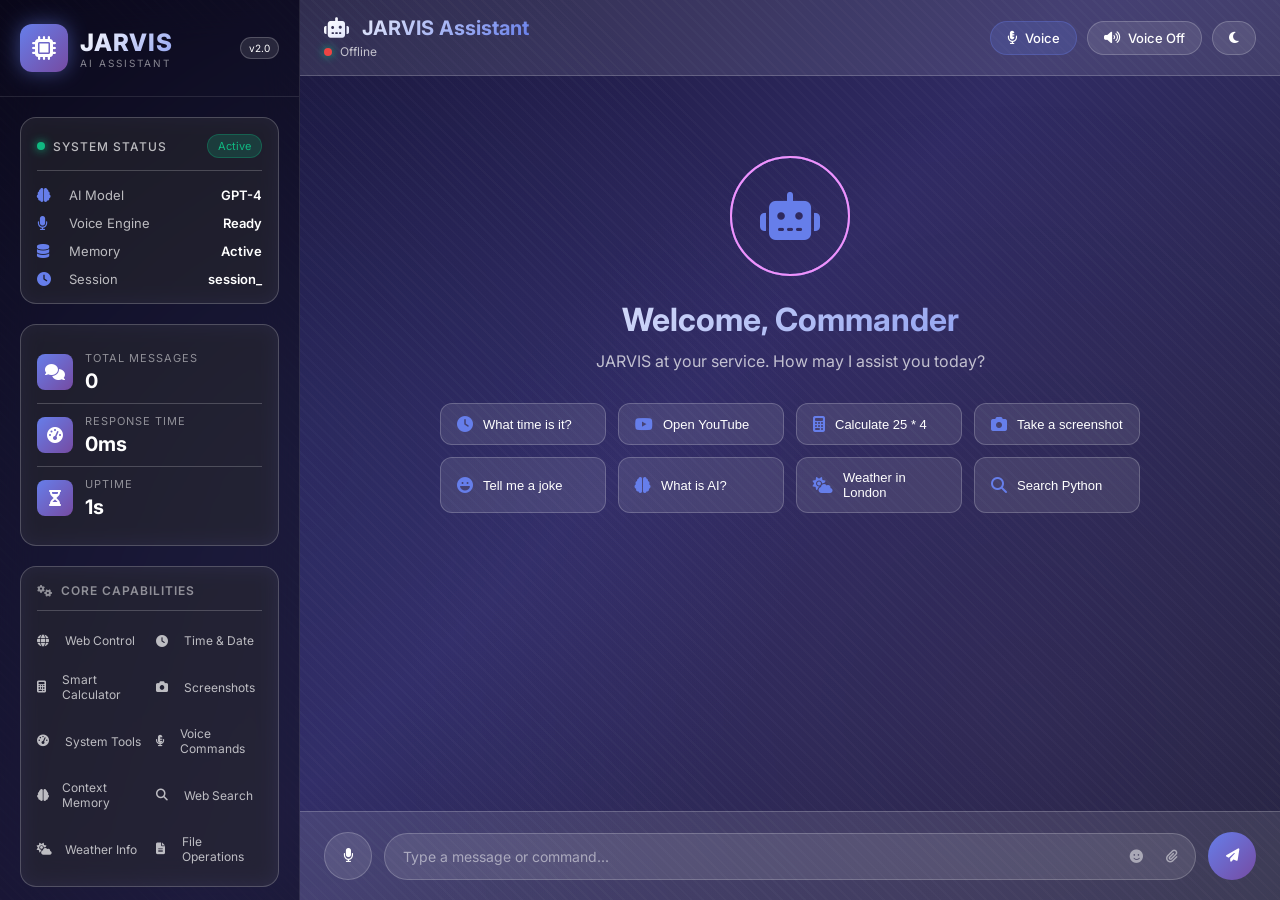
==== commit 64d318f3: "Improve settings and chat functionality, ensuring welcome screen persistence Fix malformed settings " ====
--- a/frontend/index.html
+++ b/frontend/index.html
@@ -279,111 +279,126 @@
                 </button>
             </div>
             <div class="modal-body">
-                <div class="settings-group">
-                    <label class="settings-label">
-                        <i class="fas fa-server"></i>
-                        API Endpoint
-                    </label>
-                    <input type="text" id="apiEndpoint" class="settings-input" placeholder="http://127.0.0.1:8000">
-                    <p class="settings-hint">Backend API server address</p>
-                </div>
-                
-                <div class="settings-group">
-                    <label class="settings-label">
-                        <i class="fas fa-id-card"></i>
-                        Session ID
-                    </label>
-                    <div class="settings-input-group">
-                        <input type="text" id="sessionIdInput" class="settings-input" placeholder="Session ID" readonly>
-                        <button id="newSessionBtn" class="settings-btn-small">
-                            <i class="fas fa-sync-alt"></i> New
-                        </button>
-                    </div>
-                    <p class="settings-hint">Unique identifier for your conversation session</p>
-                </div>
-                
-                <div class="settings-group">
-                    <label class="settings-label">
-                        <i class="fas fa-palette"></i>
-                        Theme
-                    </label>
-                    <div class="theme-options">
-                        <button class="theme-option" data-theme="dark">
-                            <i class="fas fa-moon"></i>
-                            <span>Dark</span>
-                        </button>
-                        <button class="theme-option" data-theme="light">
-                            <i class="fas fa-sun"></i>
-                            <span>Light</span>
-                        </button>
-                        <button class="theme-option" data-theme="cyber">
-                            <i class="fas fa-microchip"></i>
-                            <span>Cyberpunk</span>
-                        </button>
-                    </div>
-                </div>
-                
-                <div class="settings-group">
-                    <label class="settings-label">
-                        <i class="fas fa-microphone"></i>
-                        Voice Language
-                    </label>
-                    <select id="voiceSelect" class="settings-select">
-                        <option value="en-US">English (US)</option>
-                        <option value="en-GB">English (UK)</option>
-                        <option value="es-ES">Español</option>
-                        <option value="fr-FR">Français</option>
-                        <option value="de-DE">Deutsch</option>
-                        <option value="it-IT">Italiano</option>
-                        <option value="pt-BR">Português</option>
-                        <option value="ja-JP">日本語</option>
-                        <option value="ko-KR">한국어</option>
-                        <option value="zh-CN">中文</option>
-                    </select>
-                </div>
-                
-                <div class="settings-group">
-                    <label class="settings-label">
-                        <i class="fas fa-volume-up"></i>
-                        Voice Settings
-                    </label>
-                    <div class="settings-slider">
-                        <span>Speed</span>
-                        <input type="range" id="voiceSpeed" min="0.5" max="2" step="0.1" value="1">
-                        <span id="speedValue">1.0x</span>
-                    </div>
-                    <div class="settings-slider">
-                        <span>Pitch</span>
-                        <input type="range" id="voicePitch" min="0.5" max="2" step="0.1" value="1">
-                        <span id="pitchValue">1.0x</span>
-                    </div>
-                </div>
-                
-                <div class="settings-group">
-                    <label class="settings-label">
-                        <i class="fas fa-database"></i>
-                        Memory Settings
-                    </label>
-                    <div class="settings-checkbox">
-                        <input type="checkbox" id="longTermMemory" checked>
-                        <label for="longTermMemory">Enable Long-term Memory</label>
-                    </div>
-                    <div class="settings-checkbox">
-                        <input type="checkbox" id="contextAwareness" checked>
-                        <label for="contextAwareness">Enable Context Awareness</label>
-                    </div>
-                </div>
-            </div>
-            <div class="modal-footer">
-                <button class="modal-btn modal-btn-secondary" id="cancelSettingsBtn">
-                    Cancel
-                </button>
-                <button class="modal-btn modal-btn-primary" id="saveSettingsBtn">
-                    <i class="fas fa-save"></i> Save Changes
-                </button>
-            </div>
+
+            <!-- API -->
+            <div class="settings-group">
+                <label class="settings-label" for="apiEndpoint">
+                    <i class="fas fa-server"></i>
+                    API Endpoint
+                </label>
+                <input type="text" id="apiEndpoint" class="settings-input" placeholder="http://127.0.0.1:8000">
+                <p class="settings-hint">Backend API server address</p>
+            </div>
+
+            <!-- SESSION -->
+            <div class="settings-group">
+                <label class="settings-label" for="sessionIdInput">
+                    <i class="fas fa-id-card"></i>
+                    Session ID
+                </label>
+
+                <div class="settings-input-group">
+                    <input type="text" id="sessionIdInput" class="settings-input" readonly>
+                    <button id="newSessionBtn" class="settings-btn-small">
+                        <i class="fas fa-sync-alt"></i> New
+                    </button>
+                </div>
+
+                <p class="settings-hint">Unique identifier for your conversation session</p>
+            </div>
+
+            <!-- THEME -->
+            <div class="settings-group">
+                <label class="settings-label">
+                    <i class="fas fa-palette"></i>
+                    Theme
+                </label>
+
+                <div class="theme-options">
+                    <button class="theme-option" data-theme="dark">
+                        <i class="fas fa-moon"></i><span>Dark</span>
+                    </button>
+                    <button class="theme-option" data-theme="light">
+                        <i class="fas fa-sun"></i><span>Light</span>
+                    </button>
+                    <button class="theme-option" data-theme="cyber">
+                        <i class="fas fa-microchip"></i><span>Cyberpunk</span>
+                    </button>
+                </div>
+            </div>
+
+            <!-- VOICE LANGUAGE -->
+            <div class="settings-group">
+                <label class="settings-label" for="voiceSelect">
+                    <i class="fas fa-microphone"></i>
+                    Voice Language
+                </label>
+
+                <select id="voiceSelect" class="settings-select">
+                    <option value="en-US">English (US)</option>
+                    <option value="en-GB">English (UK)</option>
+                    <option value="es-ES">Español</option>
+                    <option value="fr-FR">Français</option>
+                    <option value="de-DE">Deutsch</option>
+                    <option value="it-IT">Italiano</option>
+                    <option value="pt-BR">Português</option>
+                    <option value="ja-JP">日本語</option>
+                    <option value="ko-KR">한국어</option>
+                    <option value="zh-CN">中文</option>
+                </select>
+            </div>
+
+            <!-- VOICE SETTINGS -->
+            <div class="settings-group">
+                <label class="settings-label">
+                    <i class="fas fa-volume-up"></i>
+                    Voice Settings
+                </label>
+
+                <div class="settings-slider">
+                    <label for="voiceSpeed">Speed</label>
+                    <input type="range" id="voiceSpeed" min="0.5" max="2" step="0.1" value="1">
+                    <span id="speedValue">1.0x</span>
+                </div>
+
+                <div class="settings-slider">
+                    <label for="voicePitch">Pitch</label>
+                    <input type="range" id="voicePitch" min="0.5" max="2" step="0.1" value="1">
+                    <span id="pitchValue">1.0x</span>
+                </div>
+            </div>
+
+            <!-- MEMORY SETTINGS -->
+            <div class="settings-group">
+                <label class="settings-label">
+                    <i class="fas fa-database"></i>
+                    Memory Settings
+                </label>
+
+                <div class="settings-checkbox">
+                    <input type="checkbox" id="longTermMemory" checked>
+                    <label for="longTermMemory">Enable Long-term Memory</label>
+                </div>
+
+                <div class="settings-checkbox">
+                    <input type="checkbox" id="contextAwareness" checked>
+                    <label for="contextAwareness">Enable Context Awareness</label>
+                </div>
+            </div>
+
         </div>
+
+        <div class="modal-footer">
+            <button class="modal-btn modal-btn-secondary" id="cancelSettingsBtn">
+                Cancel
+            </button>
+            <button class="modal-btn modal-btn-primary" id="saveSettingsBtn">
+                <i class="fas fa-save"></i> Save Changes
+            </button>
+        </div>
+
     </div>
+</div>
     
     <!-- Toast Notification -->
     <div class="toast-notification" id="toastNotification">
@@ -392,7 +407,7 @@
             <span id="toastMessage"></span>
         </div>
     </div>
-    
+     </div>
     <!-- JavaScript Modules -->
    <script src="js/utils.js"></script>
 <script src="js/chat.js"></script>
